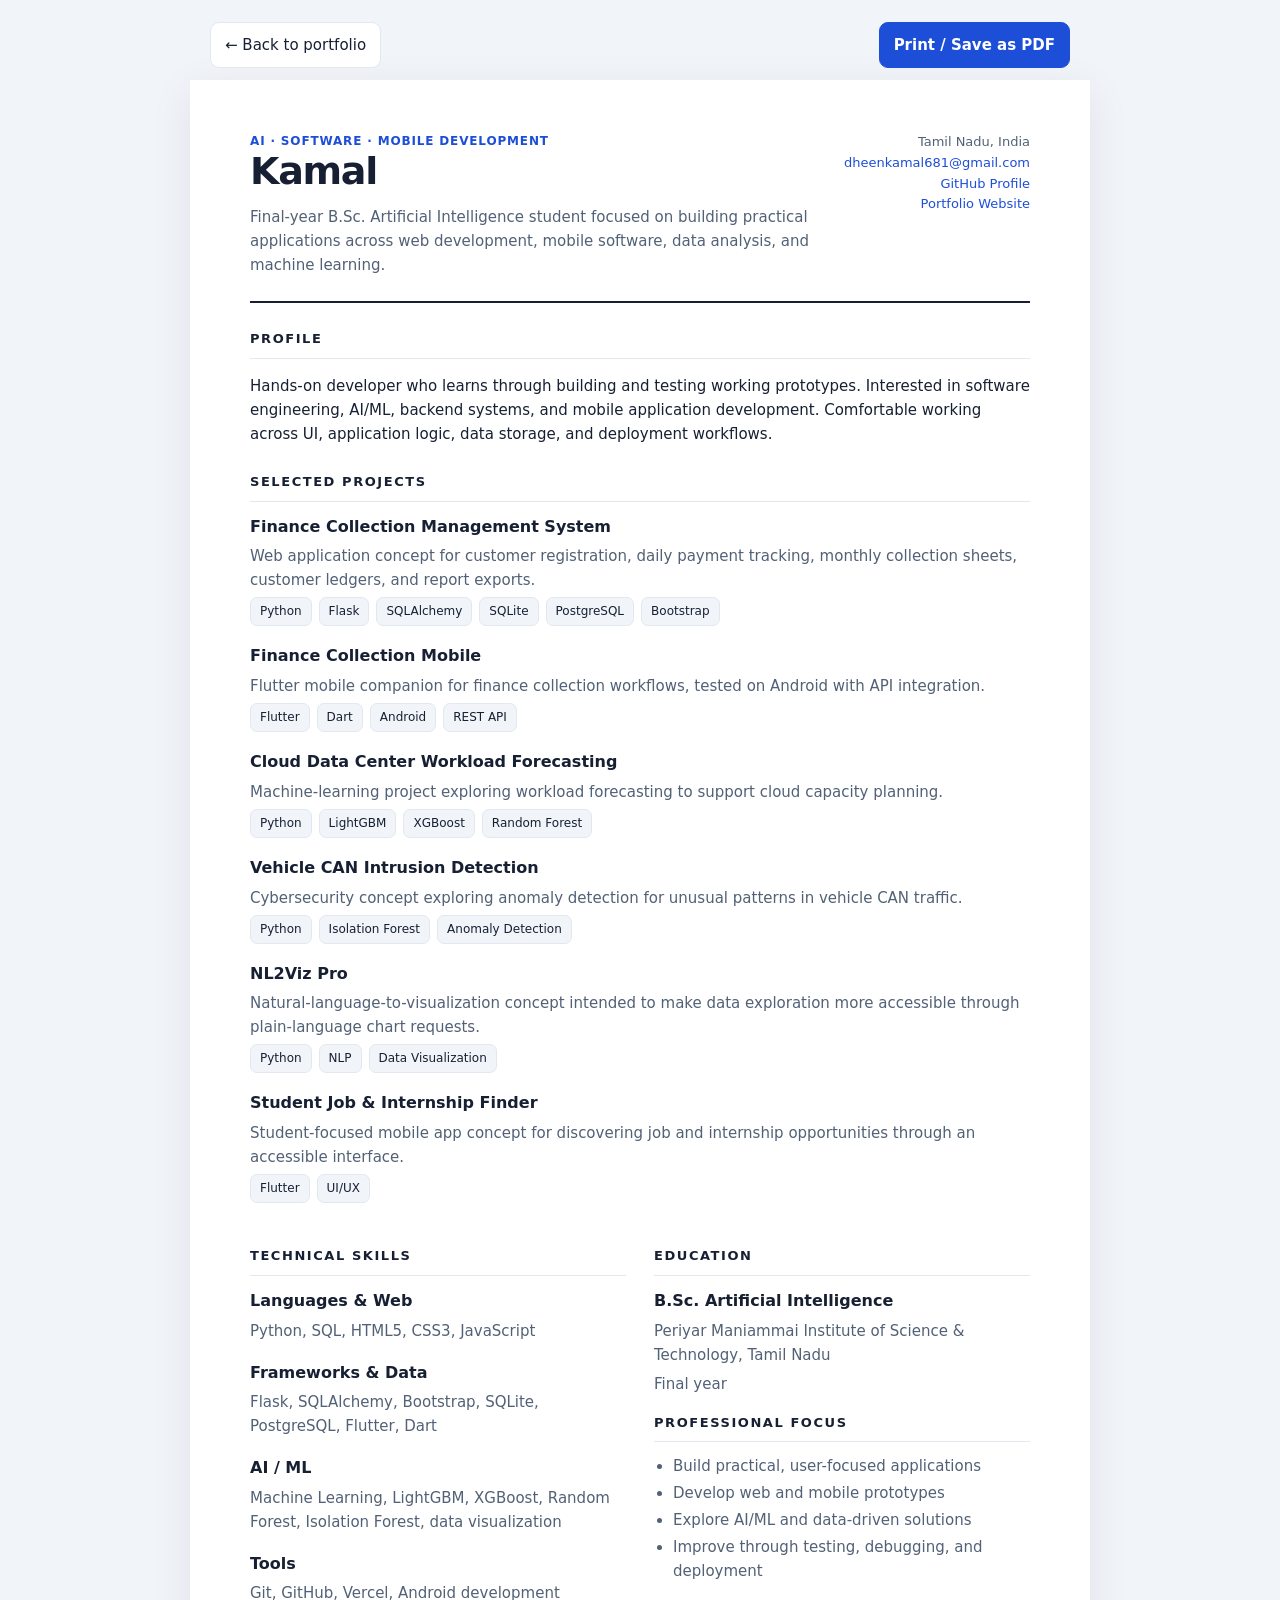
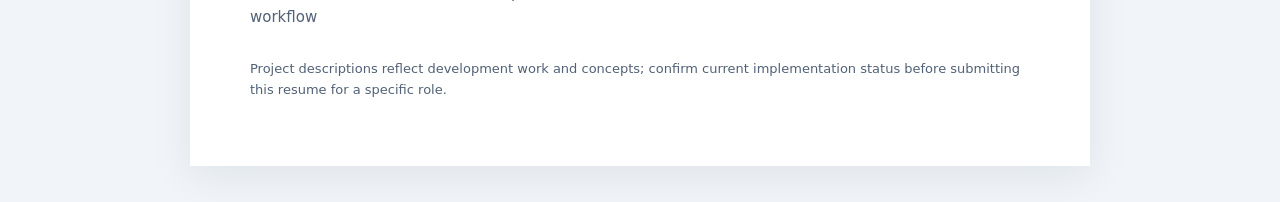
==== resume.html @ ba945c35 "Add print-ready professional resume page" ====
<!doctype html>
<html lang="en">
<head>
<meta charset="utf-8">
<meta name="viewport" content="width=device-width,initial-scale=1">
<meta name="description" content="Kamal's resume — Artificial Intelligence, software development, and mobile applications.">
<meta name="theme-color" content="#ffffff">
<title>Kamal | Resume</title>
<style>
:root{color-scheme:light;--ink:#172033;--muted:#526176;--blue:#1d4ed8;--line:#e2e8f0}
*{box-sizing:border-box}body{margin:0;background:#f1f5f9;color:var(--ink);font:15px/1.6 Inter,ui-sans-serif,system-ui,-apple-system,"Segoe UI",sans-serif}
.toolbar{max-width:900px;margin:22px auto 12px;padding:0 20px;display:flex;justify-content:space-between;align-items:center;gap:12px}.toolbar a,.toolbar button{font:inherit;text-decoration:none;border:1px solid var(--line);border-radius:9px;background:#fff;color:var(--ink);padding:10px 14px;cursor:pointer}.toolbar button{background:var(--blue);border-color:var(--blue);color:#fff;font-weight:650}
.resume{max-width:900px;margin:0 auto 36px;padding:52px 60px;background:#fff;box-shadow:0 10px 40px rgba(15,23,42,.08)}
header{display:flex;justify-content:space-between;gap:24px;align-items:flex-start;padding-bottom:24px;border-bottom:2px solid var(--ink)}h1{font-size:38px;line-height:1.1;letter-spacing:-1.3px;margin:0 0 8px} .role{color:var(--blue);font-weight:700;letter-spacing:.07em;text-transform:uppercase;font-size:12px}.intro{max-width:570px;color:var(--muted);margin:12px 0 0}.contact{text-align:right;color:var(--muted);font-size:13px;overflow-wrap:anywhere}.contact a{color:var(--blue);text-decoration:none}
section{margin-top:26px}h2{font-size:13px;letter-spacing:.12em;text-transform:uppercase;margin:0 0 12px;padding-bottom:8px;border-bottom:1px solid var(--line)}h3{font-size:16px;margin:0 0 5px}.item{margin:0 0 17px}.item p{margin:5px 0;color:var(--muted)}.tags{display:flex;flex-wrap:wrap;gap:7px}.tags span{background:#f1f5f9;border:1px solid var(--line);border-radius:7px;padding:4px 9px;font-size:12px}.project-note{font-size:13px;color:var(--muted)}ul{margin:7px 0;padding-left:19px;color:var(--muted)}li{margin:3px 0}.columns{display:grid;grid-template-columns:1fr 1fr;gap:28px}
@media(max-width:650px){.resume{margin:0 10px 20px;padding:28px 22px}.toolbar{margin-top:12px}.resume header{display:block}.contact{text-align:left;margin-top:18px}.columns{grid-template-columns:1fr;gap:0}h1{font-size:32px}}
@page{size:A4;margin:12mm}
@media print{body{background:#fff;font-size:10.5pt}.toolbar{display:none}.resume{max-width:none;margin:0;padding:0;box-shadow:none}.resume header{padding-bottom:14px}h1{font-size:28pt}section{margin-top:17px}.item{margin-bottom:11px}.tags span{padding:2px 6px}.contact{font-size:9pt}a{color:inherit;text-decoration:none}}
</style>
</head>
<body>
<div class="toolbar"><a href="index.html">← Back to portfolio</a><button type="button" onclick="window.print()">Print / Save as PDF</button></div>
<main class="resume">
<header>
<div><div class="role">AI · Software · Mobile Development</div><h1>Kamal</h1><p class="intro">Final-year B.Sc. Artificial Intelligence student focused on building practical applications across web development, mobile software, data analysis, and machine learning.</p></div>
<div class="contact"><div>Tamil Nadu, India</div><div><a href="mailto:dheenkamal681@gmail.com">dheenkamal681@gmail.com</a></div><div><a href="https://github.com/Kamaldheen20">GitHub Profile</a></div><div><a href="https://kamalportfolio-git-main-dheenkamal681-8701s-projects.vercel.app/">Portfolio Website</a></div></div>
</header>
<section><h2>Profile</h2><p>Hands-on developer who learns through building and testing working prototypes. Interested in software engineering, AI/ML, backend systems, and mobile application development. Comfortable working across UI, application logic, data storage, and deployment workflows.</p></section>
<section><h2>Selected Projects</h2>
<div class="item"><h3>Finance Collection Management System</h3><p>Web application concept for customer registration, daily payment tracking, monthly collection sheets, customer ledgers, and report exports.</p><div class="tags"><span>Python</span><span>Flask</span><span>SQLAlchemy</span><span>SQLite</span><span>PostgreSQL</span><span>Bootstrap</span></div></div>
<div class="item"><h3>Finance Collection Mobile</h3><p>Flutter mobile companion for finance collection workflows, tested on Android with API integration.</p><div class="tags"><span>Flutter</span><span>Dart</span><span>Android</span><span>REST API</span></div></div>
<div class="item"><h3>Cloud Data Center Workload Forecasting</h3><p>Machine-learning project exploring workload forecasting to support cloud capacity planning.</p><div class="tags"><span>Python</span><span>LightGBM</span><span>XGBoost</span><span>Random Forest</span></div></div>
<div class="item"><h3>Vehicle CAN Intrusion Detection</h3><p>Cybersecurity concept exploring anomaly detection for unusual patterns in vehicle CAN traffic.</p><div class="tags"><span>Python</span><span>Isolation Forest</span><span>Anomaly Detection</span></div></div>
<div class="item"><h3>NL2Viz Pro</h3><p>Natural-language-to-visualization concept intended to make data exploration more accessible through plain-language chart requests.</p><div class="tags"><span>Python</span><span>NLP</span><span>Data Visualization</span></div></div>
<div class="item"><h3>Student Job & Internship Finder</h3><p>Student-focused mobile app concept for discovering job and internship opportunities through an accessible interface.</p><div class="tags"><span>Flutter</span><span>UI/UX</span></div></div>
</section>
<div class="columns">
<section><h2>Technical Skills</h2><div class="item"><h3>Languages & Web</h3><p>Python, SQL, HTML5, CSS3, JavaScript</p></div><div class="item"><h3>Frameworks & Data</h3><p>Flask, SQLAlchemy, Bootstrap, SQLite, PostgreSQL, Flutter, Dart</p></div><div class="item"><h3>AI / ML</h3><p>Machine Learning, LightGBM, XGBoost, Random Forest, Isolation Forest, data visualization</p></div><div class="item"><h3>Tools</h3><p>Git, GitHub, Vercel, Android development workflow</p></div></section>
<section><h2>Education</h2><div class="item"><h3>B.Sc. Artificial Intelligence</h3><p>Periyar Maniammai Institute of Science & Technology, Tamil Nadu</p><p>Final year</p></div><h2>Professional Focus</h2><ul><li>Build practical, user-focused applications</li><li>Develop web and mobile prototypes</li><li>Explore AI/ML and data-driven solutions</li><li>Improve through testing, debugging, and deployment</li></ul></section>
</div>
<p class="project-note">Project descriptions reflect development work and concepts; confirm current implementation status before submitting this resume for a specific role.</p>
</main>
</body>
</html>
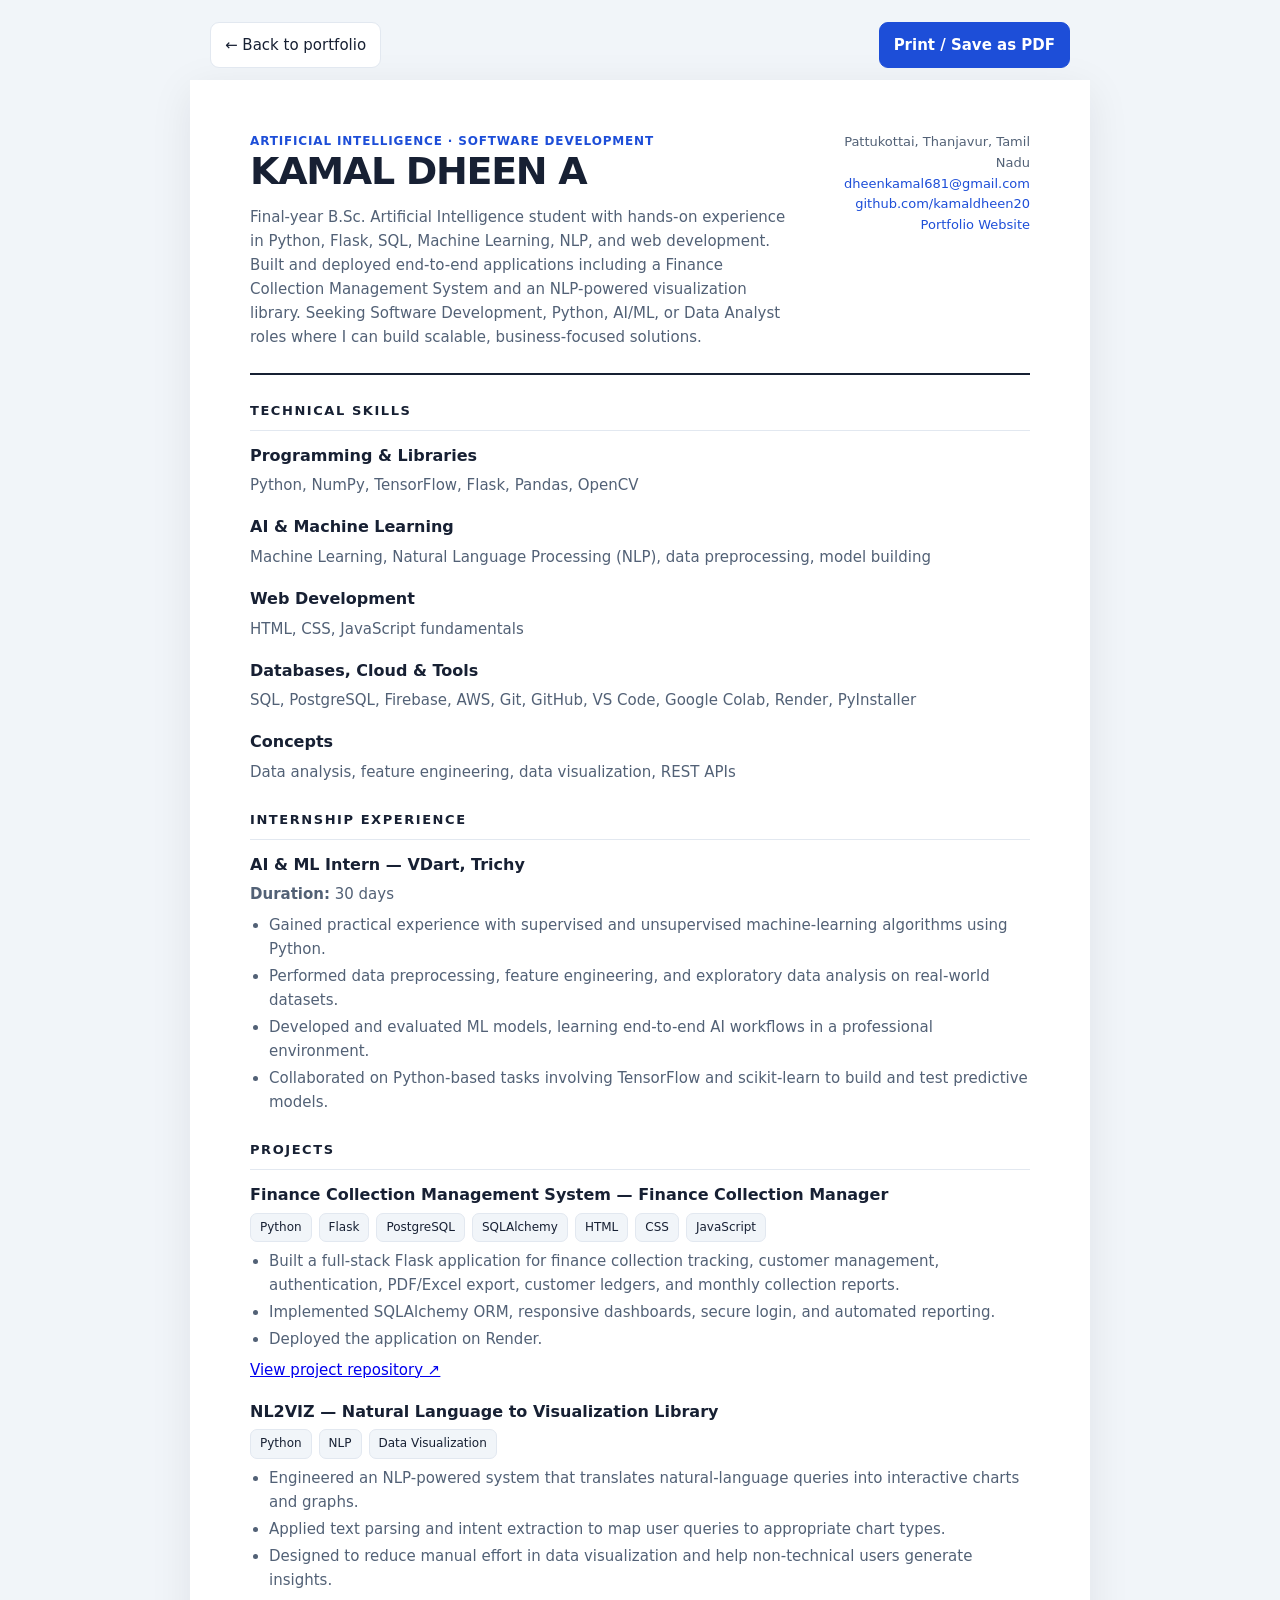
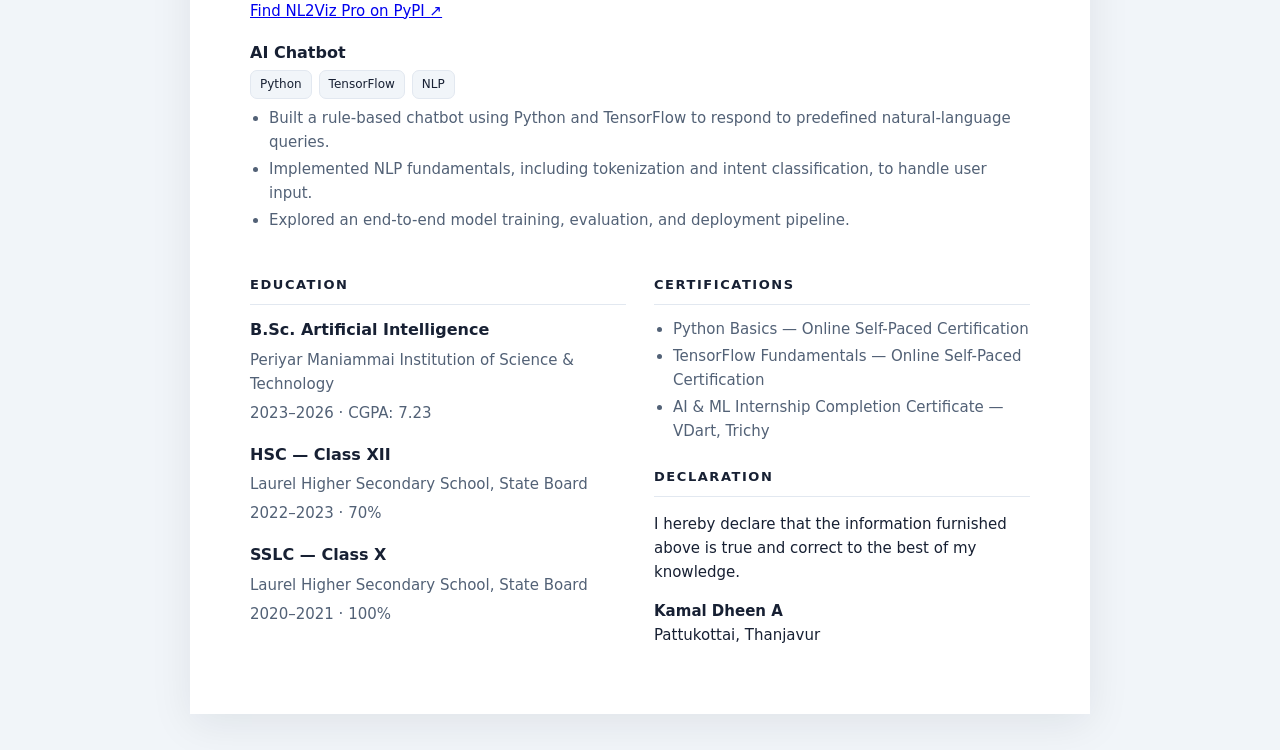
==== commit 26734862: "Replace resume page with uploaded resume and remove phone number" ====
--- a/resume.html
+++ b/resume.html
@@ -5,7 +5,7 @@
 <meta name="viewport" content="width=device-width,initial-scale=1">
 <meta name="description" content="Kamal's resume — Artificial Intelligence, software development, and mobile applications.">
 <meta name="theme-color" content="#ffffff">
-<title>Kamal | Resume</title>
+<title>Kamal Dheen A | Resume</title>
 <style>
 :root{color-scheme:light;--ink:#172033;--muted:#526176;--blue:#1d4ed8;--line:#e2e8f0}
 *{box-sizing:border-box}body{margin:0;background:#f1f5f9;color:var(--ink);font:15px/1.6 Inter,ui-sans-serif,system-ui,-apple-system,"Segoe UI",sans-serif}
@@ -22,23 +22,52 @@
 <div class="toolbar"><a href="index.html">← Back to portfolio</a><button type="button" onclick="window.print()">Print / Save as PDF</button></div>
 <main class="resume">
 <header>
-<div><div class="role">AI · Software · Mobile Development</div><h1>Kamal</h1><p class="intro">Final-year B.Sc. Artificial Intelligence student focused on building practical applications across web development, mobile software, data analysis, and machine learning.</p></div>
-<div class="contact"><div>Tamil Nadu, India</div><div><a href="mailto:dheenkamal681@gmail.com">dheenkamal681@gmail.com</a></div><div><a href="https://github.com/Kamaldheen20">GitHub Profile</a></div><div><a href="https://kamalportfolio-git-main-dheenkamal681-8701s-projects.vercel.app/">Portfolio Website</a></div></div>
+<div><div class="role">Artificial Intelligence · Software Development</div><h1>KAMAL DHEEN A</h1><p class="intro">Final-year B.Sc. Artificial Intelligence student with hands-on experience in Python, Flask, SQL, Machine Learning, NLP, and web development. Built and deployed end-to-end applications including a Finance Collection Management System and an NLP-powered visualization library. Seeking Software Development, Python, AI/ML, or Data Analyst roles where I can build scalable, business-focused solutions.</p></div>
+<div class="contact"><div>Pattukottai, Thanjavur, Tamil Nadu</div><div><a href="mailto:dheenkamal681@gmail.com">dheenkamal681@gmail.com</a></div><div><a href="https://github.com/kamaldheen20" target="_blank" rel="noopener noreferrer">github.com/kamaldheen20</a></div><div><a href="https://kamalportfolio-one.vercel.app/">Portfolio Website</a></div></div>
 </header>
-<section><h2>Profile</h2><p>Hands-on developer who learns through building and testing working prototypes. Interested in software engineering, AI/ML, backend systems, and mobile application development. Comfortable working across UI, application logic, data storage, and deployment workflows.</p></section>
-<section><h2>Selected Projects</h2>
-<div class="item"><h3>Finance Collection Management System</h3><p>Web application concept for customer registration, daily payment tracking, monthly collection sheets, customer ledgers, and report exports.</p><div class="tags"><span>Python</span><span>Flask</span><span>SQLAlchemy</span><span>SQLite</span><span>PostgreSQL</span><span>Bootstrap</span></div></div>
-<div class="item"><h3>Finance Collection Mobile</h3><p>Flutter mobile companion for finance collection workflows, tested on Android with API integration.</p><div class="tags"><span>Flutter</span><span>Dart</span><span>Android</span><span>REST API</span></div></div>
-<div class="item"><h3>Cloud Data Center Workload Forecasting</h3><p>Machine-learning project exploring workload forecasting to support cloud capacity planning.</p><div class="tags"><span>Python</span><span>LightGBM</span><span>XGBoost</span><span>Random Forest</span></div></div>
-<div class="item"><h3>Vehicle CAN Intrusion Detection</h3><p>Cybersecurity concept exploring anomaly detection for unusual patterns in vehicle CAN traffic.</p><div class="tags"><span>Python</span><span>Isolation Forest</span><span>Anomaly Detection</span></div></div>
-<div class="item"><h3>NL2Viz Pro</h3><p>Natural-language-to-visualization concept intended to make data exploration more accessible through plain-language chart requests.</p><div class="tags"><span>Python</span><span>NLP</span><span>Data Visualization</span></div></div>
-<div class="item"><h3>Student Job & Internship Finder</h3><p>Student-focused mobile app concept for discovering job and internship opportunities through an accessible interface.</p><div class="tags"><span>Flutter</span><span>UI/UX</span></div></div>
+<section><h2>Technical Skills</h2>
+<div class="item"><h3>Programming & Libraries</h3><p>Python, NumPy, TensorFlow, Flask, Pandas, OpenCV</p></div>
+<div class="item"><h3>AI & Machine Learning</h3><p>Machine Learning, Natural Language Processing (NLP), data preprocessing, model building</p></div>
+<div class="item"><h3>Web Development</h3><p>HTML, CSS, JavaScript fundamentals</p></div>
+<div class="item"><h3>Databases, Cloud & Tools</h3><p>SQL, PostgreSQL, Firebase, AWS, Git, GitHub, VS Code, Google Colab, Render, PyInstaller</p></div>
+<div class="item"><h3>Concepts</h3><p>Data analysis, feature engineering, data visualization, REST APIs</p></div>
+</section>
+<section><h2>Internship Experience</h2>
+<div class="item"><h3>AI & ML Intern — VDart, Trichy</h3><p><strong>Duration:</strong> 30 days</p><ul>
+<li>Gained practical experience with supervised and unsupervised machine-learning algorithms using Python.</li>
+<li>Performed data preprocessing, feature engineering, and exploratory data analysis on real-world datasets.</li>
+<li>Developed and evaluated ML models, learning end-to-end AI workflows in a professional environment.</li>
+<li>Collaborated on Python-based tasks involving TensorFlow and scikit-learn to build and test predictive models.</li>
+</ul></div></section>
+<section><h2>Projects</h2>
+<div class="item"><h3>Finance Collection Management System — Finance Collection Manager</h3><div class="tags"><span>Python</span><span>Flask</span><span>PostgreSQL</span><span>SQLAlchemy</span><span>HTML</span><span>CSS</span><span>JavaScript</span></div><ul>
+<li>Built a full-stack Flask application for finance collection tracking, customer management, authentication, PDF/Excel export, customer ledgers, and monthly collection reports.</li>
+<li>Implemented SQLAlchemy ORM, responsive dashboards, secure login, and automated reporting.</li>
+<li>Deployed the application on Render.</li>
+</ul><p><a href="https://github.com/Kamaldheen20/financialapplication" target="_blank" rel="noopener noreferrer">View project repository ↗</a></p></div>
+<div class="item"><h3>NL2VIZ — Natural Language to Visualization Library</h3><div class="tags"><span>Python</span><span>NLP</span><span>Data Visualization</span></div><ul>
+<li>Engineered an NLP-powered system that translates natural-language queries into interactive charts and graphs.</li>
+<li>Applied text parsing and intent extraction to map user queries to appropriate chart types.</li>
+<li>Designed to reduce manual effort in data visualization and help non-technical users generate insights.</li>
+</ul><p><a href="https://pypi.org/project/nl2viz-pro/" target="_blank" rel="noopener noreferrer">Find NL2Viz Pro on PyPI ↗</a></p></div>
+<div class="item"><h3>AI Chatbot</h3><div class="tags"><span>Python</span><span>TensorFlow</span><span>NLP</span></div><ul>
+<li>Built a rule-based chatbot using Python and TensorFlow to respond to predefined natural-language queries.</li>
+<li>Implemented NLP fundamentals, including tokenization and intent classification, to handle user input.</li>
+<li>Explored an end-to-end model training, evaluation, and deployment pipeline.</li>
+</ul></div>
 </section>
 <div class="columns">
-<section><h2>Technical Skills</h2><div class="item"><h3>Languages & Web</h3><p>Python, SQL, HTML5, CSS3, JavaScript</p></div><div class="item"><h3>Frameworks & Data</h3><p>Flask, SQLAlchemy, Bootstrap, SQLite, PostgreSQL, Flutter, Dart</p></div><div class="item"><h3>AI / ML</h3><p>Machine Learning, LightGBM, XGBoost, Random Forest, Isolation Forest, data visualization</p></div><div class="item"><h3>Tools</h3><p>Git, GitHub, Vercel, Android development workflow</p></div></section>
-<section><h2>Education</h2><div class="item"><h3>B.Sc. Artificial Intelligence</h3><p>Periyar Maniammai Institute of Science & Technology, Tamil Nadu</p><p>Final year</p></div><h2>Professional Focus</h2><ul><li>Build practical, user-focused applications</li><li>Develop web and mobile prototypes</li><li>Explore AI/ML and data-driven solutions</li><li>Improve through testing, debugging, and deployment</li></ul></section>
+<section><h2>Education</h2>
+<div class="item"><h3>B.Sc. Artificial Intelligence</h3><p>Periyar Maniammai Institution of Science & Technology</p><p>2023–2026 · CGPA: 7.23</p></div>
+<div class="item"><h3>HSC — Class XII</h3><p>Laurel Higher Secondary School, State Board</p><p>2022–2023 · 70%</p></div>
+<div class="item"><h3>SSLC — Class X</h3><p>Laurel Higher Secondary School, State Board</p><p>2020–2021 · 100%</p></div>
+</section>
+<section><h2>Certifications</h2><ul>
+<li>Python Basics — Online Self-Paced Certification</li>
+<li>TensorFlow Fundamentals — Online Self-Paced Certification</li>
+<li>AI & ML Internship Completion Certificate — VDart, Trichy</li>
+</ul><h2 style="margin-top:24px">Declaration</h2><p>I hereby declare that the information furnished above is true and correct to the best of my knowledge.</p><p><strong>Kamal Dheen A</strong><br>Pattukottai, Thanjavur</p></section>
 </div>
-<p class="project-note">Project descriptions reflect development work and concepts; confirm current implementation status before submitting this resume for a specific role.</p>
 </main>
 </body>
 </html>
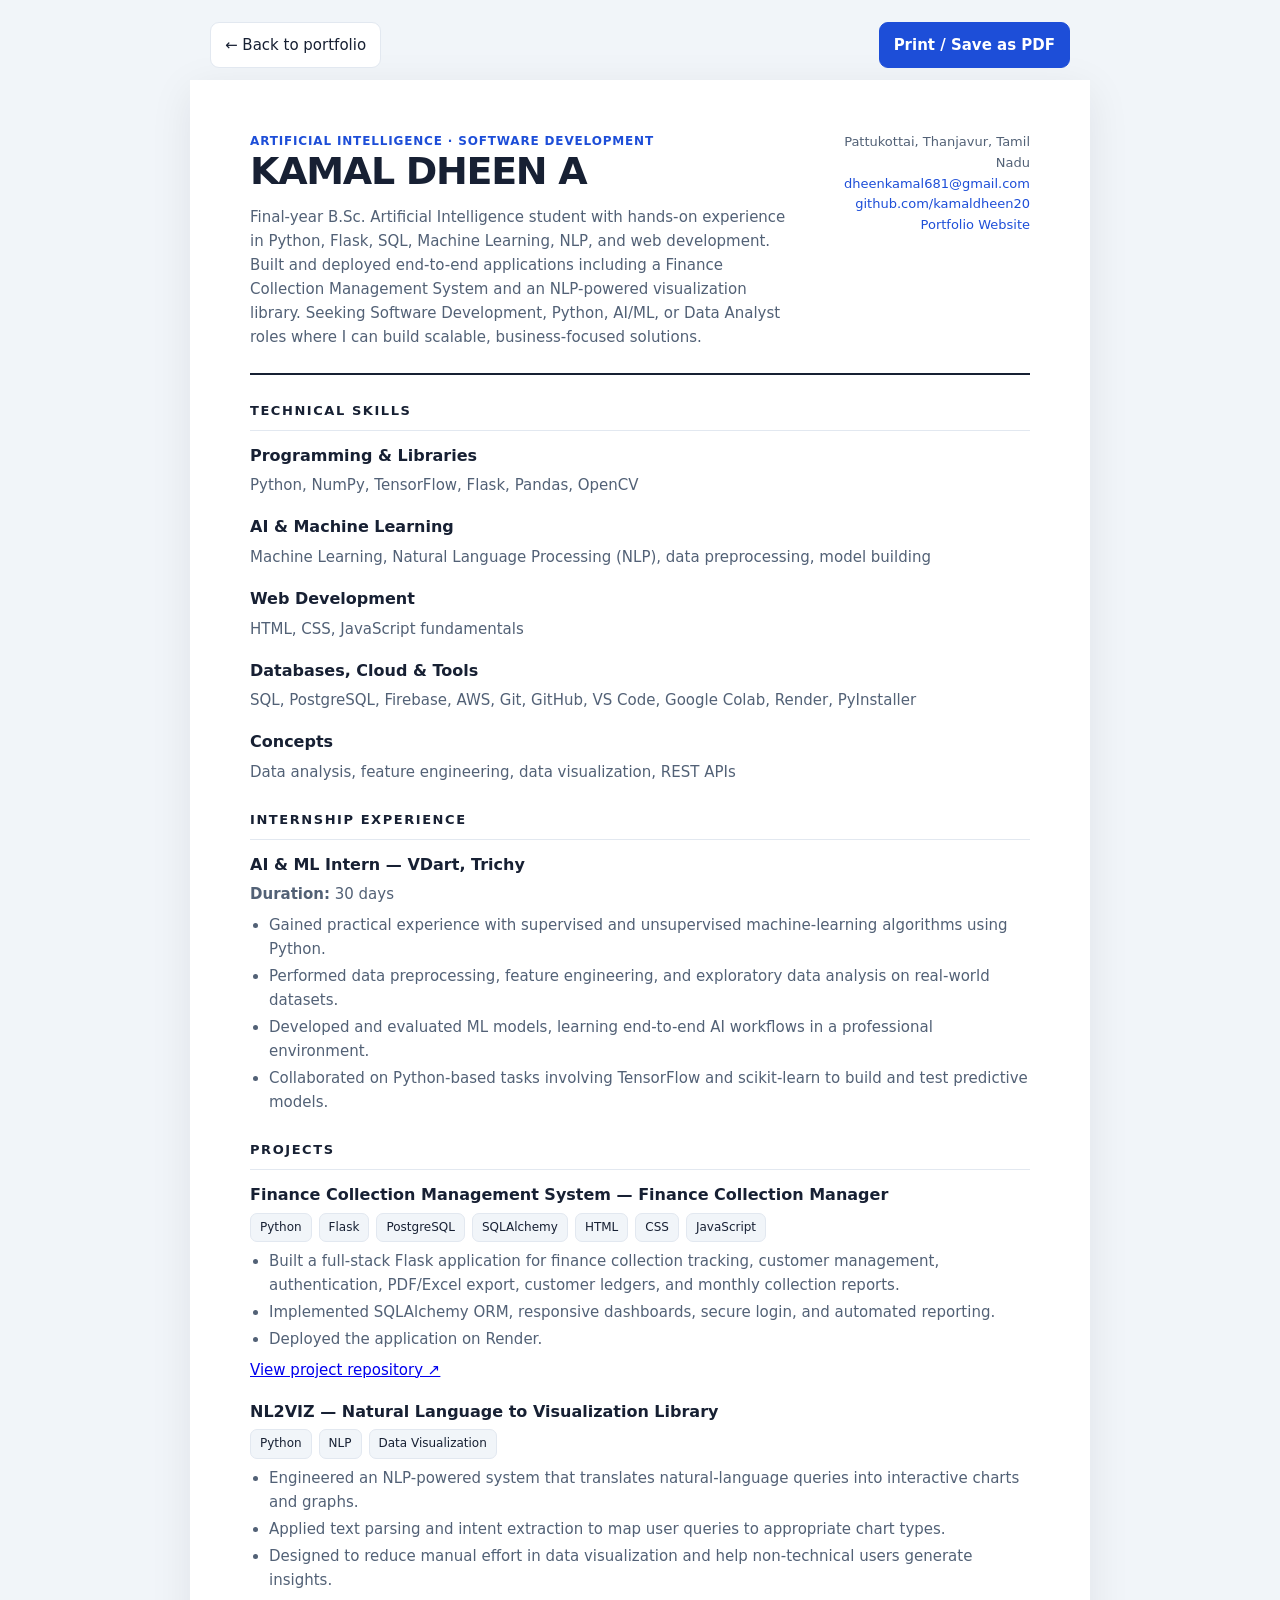
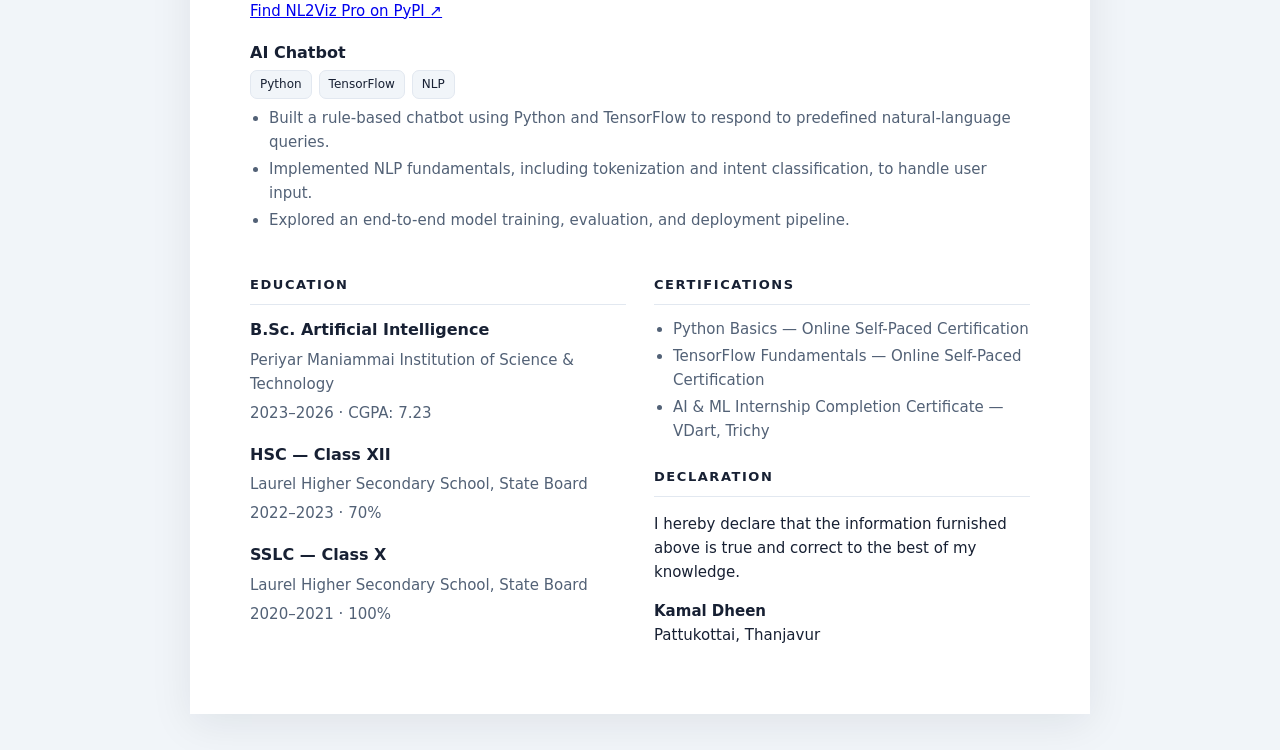
==== commit ac3d4124: "Correct resume name to Kamal Dheen" ====
--- a/resume.html
+++ b/resume.html
@@ -5,7 +5,7 @@
 <meta name="viewport" content="width=device-width,initial-scale=1">
 <meta name="description" content="Kamal's resume — Artificial Intelligence, software development, and mobile applications.">
 <meta name="theme-color" content="#ffffff">
-<title>Kamal Dheen A | Resume</title>
+<title>Kamal Dheen | Resume</title>
 <style>
 :root{color-scheme:light;--ink:#172033;--muted:#526176;--blue:#1d4ed8;--line:#e2e8f0}
 *{box-sizing:border-box}body{margin:0;background:#f1f5f9;color:var(--ink);font:15px/1.6 Inter,ui-sans-serif,system-ui,-apple-system,"Segoe UI",sans-serif}
@@ -66,7 +66,7 @@
 <li>Python Basics — Online Self-Paced Certification</li>
 <li>TensorFlow Fundamentals — Online Self-Paced Certification</li>
 <li>AI & ML Internship Completion Certificate — VDart, Trichy</li>
-</ul><h2 style="margin-top:24px">Declaration</h2><p>I hereby declare that the information furnished above is true and correct to the best of my knowledge.</p><p><strong>Kamal Dheen A</strong><br>Pattukottai, Thanjavur</p></section>
+</ul><h2 style="margin-top:24px">Declaration</h2><p>I hereby declare that the information furnished above is true and correct to the best of my knowledge.</p><p><strong>Kamal Dheen</strong><br>Pattukottai, Thanjavur</p></section>
 </div>
 </main>
 </body>
